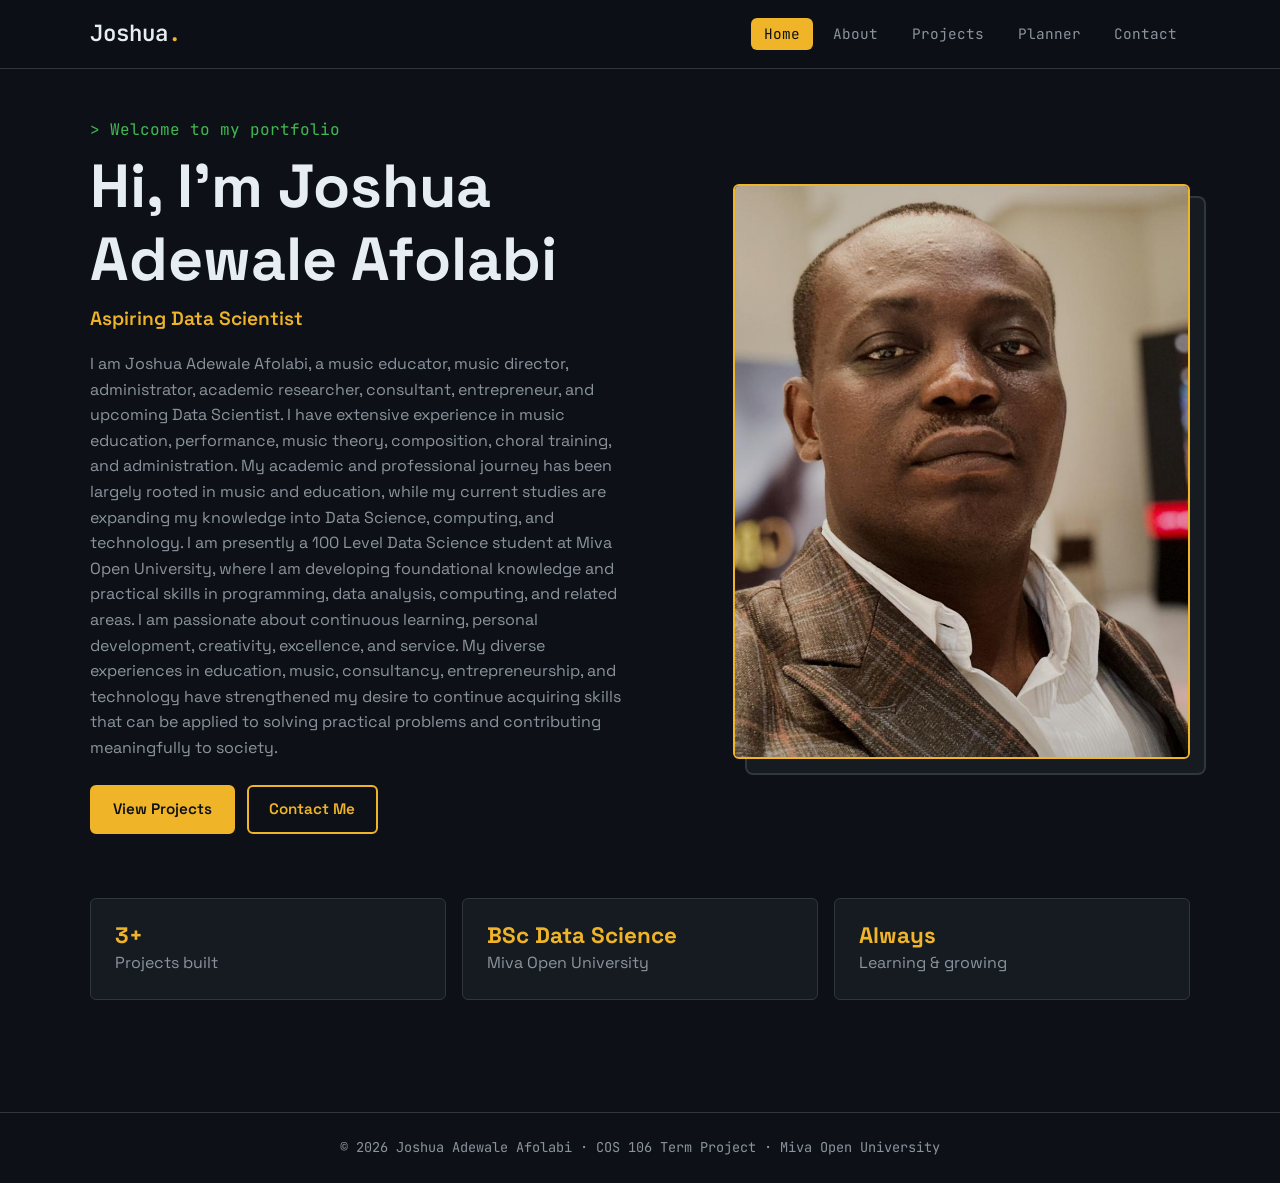
==== index.html @ 6f08540a "initial update on my miva portfolio project" ====
<!DOCTYPE html>
<html lang="en">
<head>
  <meta charset="UTF-8">
  <meta name="viewport" content="width=device-width, initial-scale=1.0">
  <title>Home | Joshua Adewale Afolabi</title>
  <meta name="description" content="Afolabi Joshua - student portfolio and academic planner.">
  <link rel="preconnect" href="https://fonts.googleapis.com">
  <link href="https://fonts.googleapis.com/css2?family=Space+Grotesk:wght@400;600;700&family=JetBrains+Mono:wght@400;600&display=swap" rel="stylesheet">
  <link rel="stylesheet" href="css/style.css">
</head>
<body>
  <header class="site-header">
    <nav class="navbar">
      <a href="index.html" class="logo">Joshua<span>.</span></a>
      <button class="nav-toggle" id="navToggle" aria-label="Toggle menu">&#9776;</button>
      <ul class="nav-links" id="navLinks"><li><a href="index.html" class="active">Home</a></li><li><a href="about.html">About</a></li><li><a href="projects.html">Projects</a></li><li><a href="planner.html">Planner</a></li><li><a href="contact.html">Contact</a></li></ul>
    </nav>
  </header>
  <main>
    <section class="hero">
      <div class="hero-text">
        <p class="eyebrow">Welcome to my portfolio</p>
        <h1>Hi, I'm Joshua Adewale Afolabi</h1>
        <p class="tagline">Aspiring Data Scientist</p>
        <p class="bio">I am Joshua Adewale Afolabi, a music educator, music director, administrator, academic researcher, consultant, entrepreneur, and upcoming Data Scientist. I have extensive experience in music education, performance, music theory, composition, choral training, and administration.
                        My academic and professional journey has been largely rooted in music and education, while my current studies are expanding my knowledge into Data Science, computing, and technology. I am presently a 100 Level Data Science student at Miva Open University, where I am developing foundational knowledge and practical skills in programming, data analysis, computing, and related areas.
                        I am passionate about continuous learning, personal development, creativity, excellence, and service. My diverse experiences in education, music, consultancy, entrepreneurship, and technology have strengthened my desire to continue acquiring skills that can be applied to solving practical problems and contributing meaningfully to society.
        </p>
        
        <div class="btn-row"><a href="projects.html" class="btn">View Projects</a><a href="contact.html" class="btn btn-outline">Contact Me</a></div>
      </div>
      <figure class="hero-photo"><img src="images/headshot.jpeg" alt="Afolabi Joshua Headshot" width="420" height="420"></figure>
    </section>
    <section class="highlights">
      <article class="card"><h3>3+</h3><p>Projects built</p></article>
      <article class="card"><h3>BSc Data Science</h3><p>Miva Open University</p></article>
      <article class="card"><h3>Always</h3><p>Learning &amp; growing</p></article>
    </section>
    <!-- <section class="media-section">
      <h2>A Short Intro</h2>
      <video controls width="640" poster="images/profile.jpg">
        <source src="https://interactive-examples.mdn.mozilla.net/media/cc0-videos/flower.mp4" type="video/mp4">
        Your browser does not support the video tag.
      </video>
    </section> -->
  </main>
  <footer class="site-footer">
    <p>&copy; <span id="year"></span> Joshua Adewale Afolabi &middot; COS 106 Term Project &middot; Miva Open University</p>
  </footer>
  <script src="js/script.js"></script>
</body>
</html>
---- css/style.css ----
:root {
  --bg: #0d1117; --surface: #161b22; --border: #30363d;
  --text: #e6edf3; --muted: #8b949e; --accent: #f0b429; --accent-2: #3fb950; --danger: #f85149;
  --radius: 6px;
}
* { box-sizing: border-box; margin: 0; padding: 0; }
body { font-family: "Space Grotesk", sans-serif; background: var(--bg); color: var(--text); line-height: 1.6; min-height: 100vh; display: flex; flex-direction: column; }
main { flex: 1; width: min(1100px, 92%); margin: 0 auto; padding: 3rem 0; }
a { color: var(--accent); }
h1, h2, h3 { line-height: 1.2; }
h2 { font-size: 1.5rem; margin-bottom: 1rem; }
h2::before { content: "// "; color: var(--accent-2); font-family: "JetBrains Mono", monospace; }

/* Navigation */
.site-header { position: sticky; top: 0; z-index: 10; background: rgba(13,17,23,.9); backdrop-filter: blur(8px); border-bottom: 1px solid var(--border); }
.navbar { width: min(1100px, 92%); margin: 0 auto; display: flex; align-items: center; justify-content: space-between; padding: 1rem 0; }
.logo { font-family: "JetBrains Mono", monospace; font-size: 1.4rem; font-weight: 600; color: var(--text); text-decoration: none; }
.logo span { color: var(--accent); }
.nav-links { list-style: none; display: flex; gap: .5rem; }
.nav-links a { font-family: "JetBrains Mono", monospace; font-size: .9rem; color: var(--muted); text-decoration: none; padding: .4rem .8rem; border-radius: var(--radius); transition: color .2s, background .2s; }
.nav-links a:hover, .nav-links a.active { color: var(--bg); background: var(--accent); }
.nav-toggle { display: none; background: none; border: 1px solid var(--border); color: var(--text); font-size: 1.3rem; padding: .2rem .6rem; border-radius: var(--radius); cursor: pointer; }

/* Buttons */
.btn-row { display: flex; gap: .75rem; flex-wrap: wrap; margin-top: 1.5rem; }
.btn { display: inline-block; background: var(--accent); color: var(--bg); border: 2px solid var(--accent); padding: .65rem 1.3rem; border-radius: var(--radius); font-weight: 600; font-family: inherit; font-size: .95rem; text-decoration: none; cursor: pointer; transition: transform .2s, box-shadow .2s; }
.btn:hover { transform: translateY(-2px); box-shadow: 0 6px 20px rgba(240,180,41,.3); }
.btn-outline { background: transparent; color: var(--accent); }

/* Hero */
.hero { display: grid; grid-template-columns: 1.3fr 1fr; gap: 3rem; align-items: center; min-height: 60vh; animation: fadeUp .8s ease both; }
.eyebrow { font-family: "JetBrains Mono", monospace; color: var(--accent-2); }
.eyebrow::before { content: "> "; }
.hero h1 { font-size: clamp(2.2rem, 5vw, 3.8rem); margin: .5rem 0; }
.tagline { color: var(--accent); font-size: 1.2rem; font-weight: 600; }
.bio { color: var(--muted); margin-top: 1rem; max-width: 55ch; }
.hero-photo img { width: 100%; height: auto; border-radius: var(--radius); border: 2px solid var(--accent); box-shadow: 14px 14px 0 var(--surface), 14px 14px 0 2px var(--border); }

.highlights { display: grid; grid-template-columns: repeat(auto-fit, minmax(220px, 1fr)); gap: 1rem; margin: 4rem 0; }
.card { background: var(--surface); border: 1px solid var(--border); padding: 1.5rem; border-radius: var(--radius); transition: border-color .3s, transform .3s; }
.card:hover { border-color: var(--accent); transform: translateY(-4px); }
.card h3 { color: var(--accent); font-size: 1.4rem; }
.card p { color: var(--muted); }
.media-section video { width: 100%; max-width: 720px; border-radius: var(--radius); border: 1px solid var(--border); }
.media-section audio { width: 100%; max-width: 480px; }

/* Inner pages */
.page-head { margin-bottom: 2.5rem; animation: fadeUp .6s ease both; }
.page-head h1 { font-size: clamp(2rem, 4vw, 3rem); }
.page-head h1::after { content: "_"; color: var(--accent); animation: blink 1s steps(1) infinite; }
.page-head p { color: var(--muted); }
.block { background: var(--surface); border: 1px solid var(--border); border-radius: var(--radius); padding: 1.75rem; margin-bottom: 1.5rem; }
.edu-table { width: 100%; border-collapse: collapse; }
.edu-table th, .edu-table td { text-align: left; padding: .75rem; border-bottom: 1px solid var(--border); }
.edu-table th { color: var(--accent); font-family: "JetBrains Mono", monospace; font-size: .85rem; }
.skills { list-style: none; display: grid; gap: .9rem; }
.skills li { display: grid; grid-template-columns: 130px 1fr; align-items: center; gap: 1rem; }
.bar { background: var(--bg); height: 10px; border-radius: 99px; overflow: hidden; }
.bar i { display: block; height: 100%; background: linear-gradient(90deg, var(--accent-2), var(--accent)); animation: grow 1.4s ease both; }
.hobbies { list-style: none; display: flex; flex-wrap: wrap; gap: .6rem; }
.hobbies li { border: 1px solid var(--accent-2); color: var(--accent-2); padding: .35rem .9rem; border-radius: 99px; font-size: .9rem; }

/* Projects */
.projects-grid { display: grid; grid-template-columns: repeat(auto-fit, minmax(300px, 1fr)); gap: 1.5rem; }
.project-card { background: var(--surface); border: 1px solid var(--border); border-radius: var(--radius); overflow: hidden; display: flex; flex-direction: column; transition: transform .3s, border-color .3s; }
.project-card:hover { transform: translateY(-6px); border-color: var(--accent); }
.project-card img { width: 100%; height: 200px; object-fit: cover; filter: grayscale(.4); transition: filter .3s; }
.project-card:hover img { filter: none; }
.project-body { padding: 1.25rem; }
.project-body h2 { font-size: 1.2rem; }
.project-body h2::before { content: ""; }
.project-body p { color: var(--muted); }
.stack { font-family: "JetBrains Mono", monospace; font-size: .8rem; color: var(--accent-2) !important; margin-top: .5rem; }

/* Planner */
.planner { background: var(--surface); border: 1px solid var(--border); border-radius: var(--radius); padding: 1.75rem; }
.task-form { display: flex; gap: .75rem; flex-wrap: wrap; }
input, textarea { background: var(--bg); color: var(--text); border: 1px solid var(--border); border-radius: var(--radius); padding: .7rem .9rem; font: inherit; transition: border-color .2s; }
input:focus, textarea:focus { outline: none; border-color: var(--accent); }
#taskInput { flex: 1; min-width: 200px; }
input[type="date"] { color-scheme: dark; }
.task-error, .error { color: var(--danger); font-size: .85rem; min-height: 1.2em; display: block; }
.task-stats { display: flex; justify-content: space-between; align-items: center; flex-wrap: wrap; gap: .5rem; margin: 1rem 0; color: var(--muted); font-family: "JetBrains Mono", monospace; font-size: .85rem; }
.filters button { background: none; border: 1px solid var(--border); color: var(--muted); padding: .3rem .7rem; border-radius: var(--radius); cursor: pointer; font: inherit; }
.filters button.active { border-color: var(--accent); color: var(--accent); }
.task-list { list-style: none; display: grid; gap: .5rem; }
.task-item { display: flex; align-items: center; gap: .8rem; background: var(--bg); border: 1px solid var(--border); border-left: 3px solid var(--accent); padding: .75rem 1rem; border-radius: var(--radius); animation: fadeUp .3s ease both; }
.task-item input { accent-color: var(--accent-2); width: 18px; height: 18px; }
.task-text { flex: 1; }
.task-item.done { border-left-color: var(--accent-2); opacity: .6; }
.task-item.done .task-text { text-decoration: line-through; }
.task-date { color: var(--muted); font-family: "JetBrains Mono", monospace; }
.delete-btn { background: none; border: 1px solid var(--danger); color: var(--danger); padding: .25rem .7rem; border-radius: var(--radius); cursor: pointer; transition: background .2s, color .2s; }
.delete-btn:hover { background: var(--danger); color: var(--bg); }
.empty { color: var(--muted); text-align: center; padding: 1.5rem; }

/* Contact */
.contact-wrap { display: grid; grid-template-columns: 1fr 2fr; gap: 2rem; }
.contact-info, .contact-form { background: var(--surface); border: 1px solid var(--border); border-radius: var(--radius); padding: 1.75rem; }
.contact-info ul { list-style: none; display: grid; gap: .75rem; color: var(--muted); }
.field { display: flex; flex-direction: column; gap: .3rem; margin-bottom: .8rem; }
.field label { font-family: "JetBrains Mono", monospace; font-size: .85rem; color: var(--accent); }
.invalid { border-color: var(--danger) !important; }
.success { color: var(--accent-2); margin-top: 1rem; }

.site-footer { border-top: 1px solid var(--border); text-align: center; padding: 1.5rem; color: var(--muted); font-size: .85rem; font-family: "JetBrains Mono", monospace; }

@keyframes fadeUp { from { opacity: 0; transform: translateY(20px); } to { opacity: 1; transform: none; } }
@keyframes grow { from { width: 0; } }
@keyframes blink { 50% { opacity: 0; } }

/* Responsive */
@media (max-width: 800px) {
  .nav-toggle { display: block; }
  .nav-links { display: none; position: absolute; top: 100%; left: 0; right: 0; flex-direction: column; background: var(--surface); padding: 1rem 4%; border-bottom: 1px solid var(--border); }
  .nav-links.open { display: flex; }
  .hero, .contact-wrap { grid-template-columns: 1fr; }
  .hero-photo { order: -1; max-width: 300px; }
  .skills li { grid-template-columns: 1fr; gap: .3rem; }
  .task-item { flex-wrap: wrap; }
}
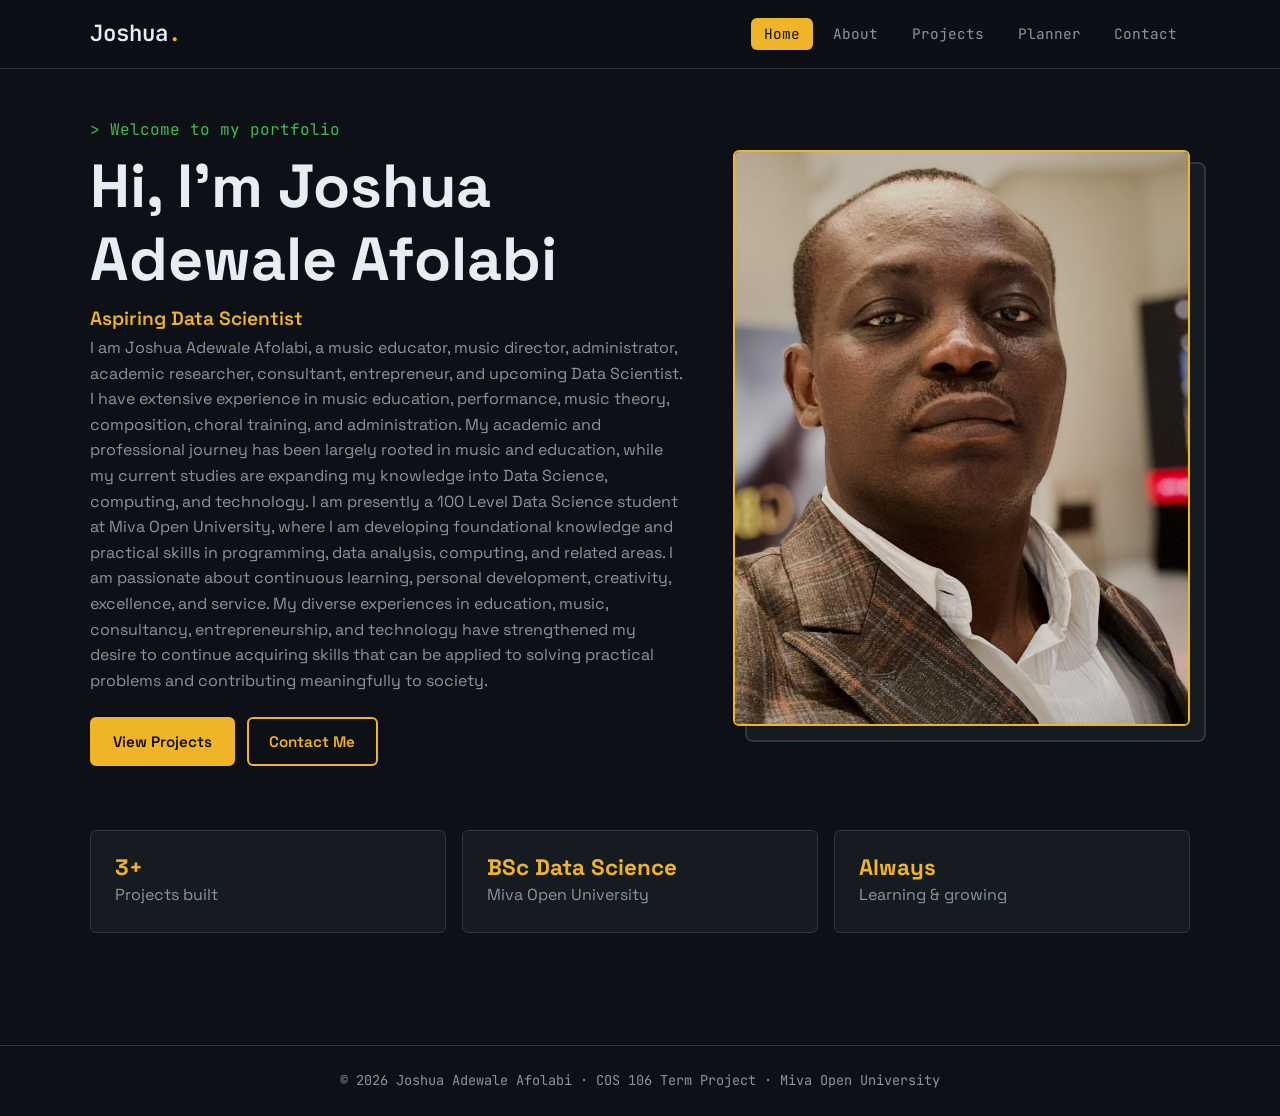
==== commit d0246f9f: "fix: test" ====
--- a/index.html
+++ b/index.html
@@ -1,6 +1,6 @@
 <!DOCTYPE html>
 <html lang="en">
-<head>
+<header>
   <meta charset="UTF-8">
   <meta name="viewport" content="width=device-width, initial-scale=1.0">
   <title>Home | Joshua Adewale Afolabi</title>
@@ -8,7 +8,7 @@
   <link rel="preconnect" href="https://fonts.googleapis.com">
   <link href="https://fonts.googleapis.com/css2?family=Space+Grotesk:wght@400;600;700&family=JetBrains+Mono:wght@400;600&display=swap" rel="stylesheet">
   <link rel="stylesheet" href="css/style.css">
-</head>
+</header>
 <body>
   <header class="site-header">
     <nav class="navbar">
@@ -23,10 +23,10 @@
         <p class="eyebrow">Welcome to my portfolio</p>
         <h1>Hi, I'm Joshua Adewale Afolabi</h1>
         <p class="tagline">Aspiring Data Scientist</p>
-        <p class="bio">I am Joshua Adewale Afolabi, a music educator, music director, administrator, academic researcher, consultant, entrepreneur, and upcoming Data Scientist. I have extensive experience in music education, performance, music theory, composition, choral training, and administration.
+        <c class="bio">I am Joshua Adewale Afolabi, a music educator, music director, administrator, academic researcher, consultant, entrepreneur, and upcoming Data Scientist. I have extensive experience in music education, performance, music theory, composition, choral training, and administration.
                         My academic and professional journey has been largely rooted in music and education, while my current studies are expanding my knowledge into Data Science, computing, and technology. I am presently a 100 Level Data Science student at Miva Open University, where I am developing foundational knowledge and practical skills in programming, data analysis, computing, and related areas.
                         I am passionate about continuous learning, personal development, creativity, excellence, and service. My diverse experiences in education, music, consultancy, entrepreneurship, and technology have strengthened my desire to continue acquiring skills that can be applied to solving practical problems and contributing meaningfully to society.
-        </p>
+        </c>
         
         <div class="btn-row"><a href="projects.html" class="btn">View Projects</a><a href="contact.html" class="btn btn-outline">Contact Me</a></div>
       </div>
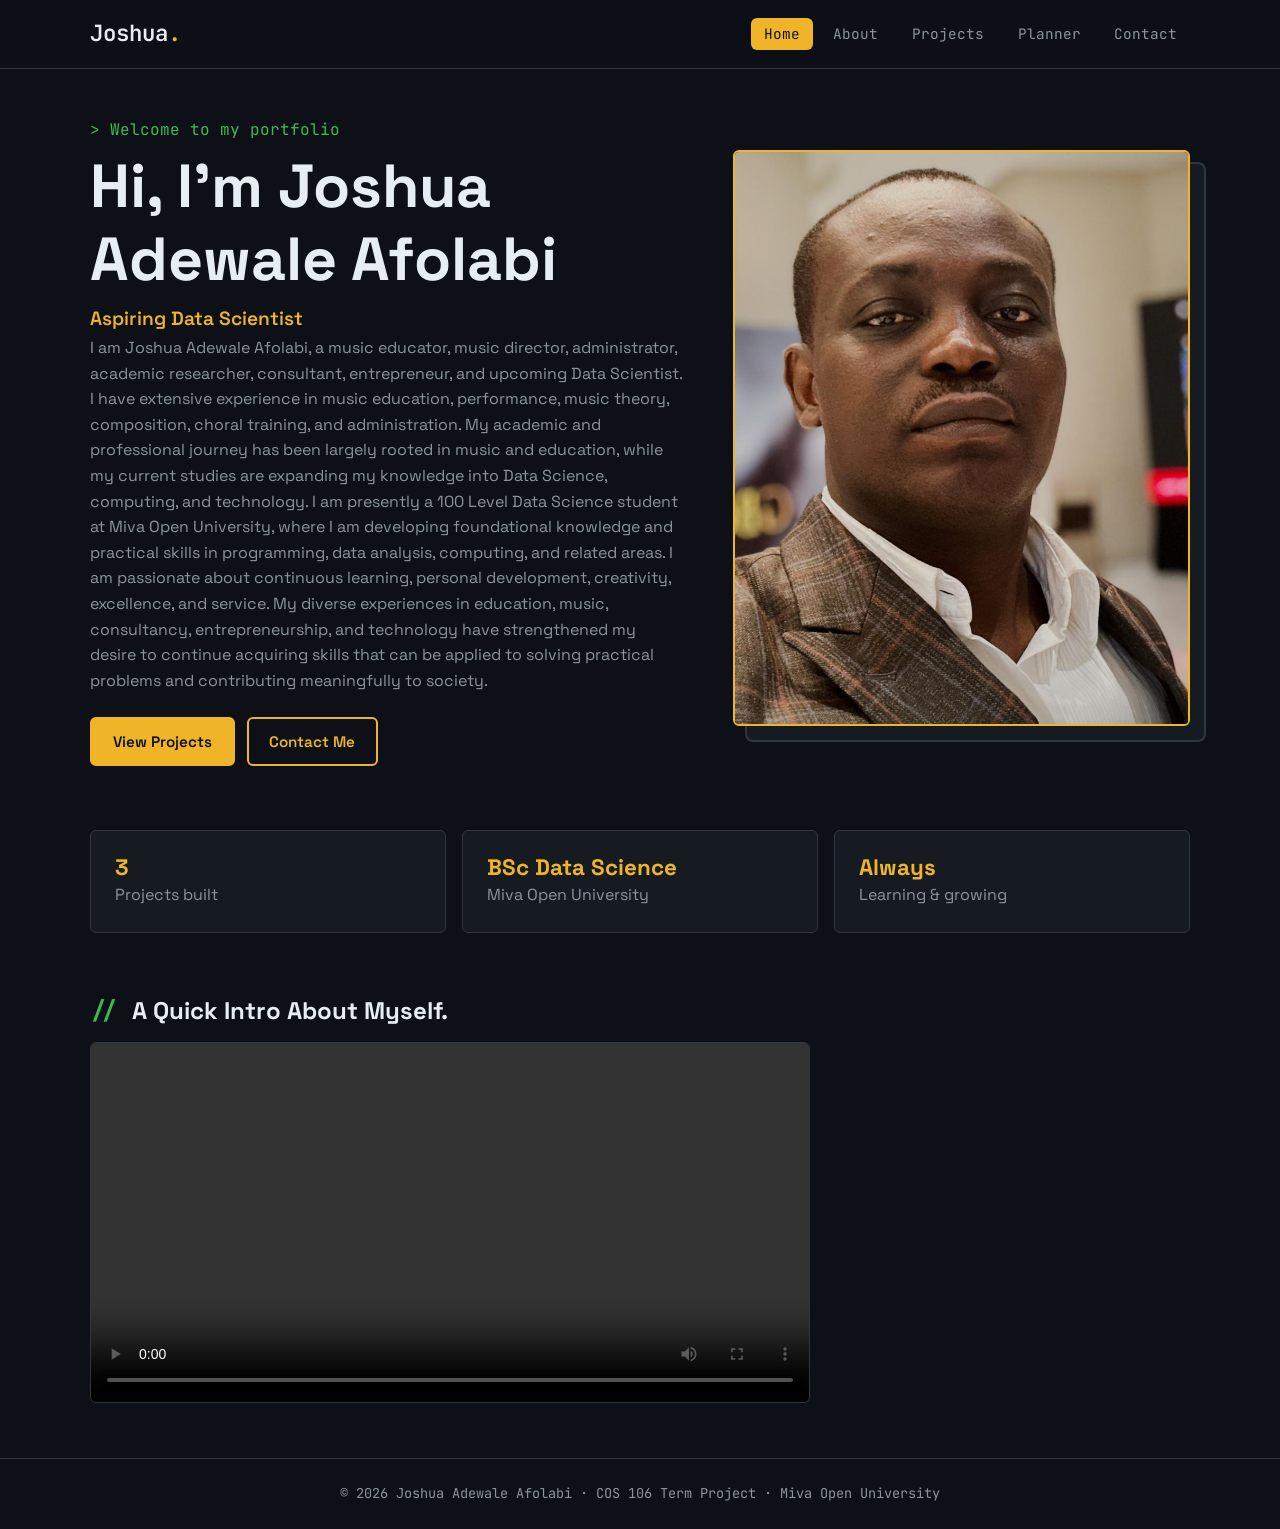
==== commit a92c2a37: "added my introductory video which i uploaded to cloudinary" ====
--- a/index.html
+++ b/index.html
@@ -33,17 +33,23 @@
       <figure class="hero-photo"><img src="images/headshot.jpeg" alt="Afolabi Joshua Headshot" width="420" height="420"></figure>
     </section>
     <section class="highlights">
-      <article class="card"><h3>3+</h3><p>Projects built</p></article>
+      <article class="card"><h3>3</h3><p>Projects built</p></article>
       <article class="card"><h3>BSc Data Science</h3><p>Miva Open University</p></article>
       <article class="card"><h3>Always</h3><p>Learning &amp; growing</p></article>
     </section>
-    <!-- <section class="media-section">
-      <h2>A Short Intro</h2>
-      <video controls width="640" poster="images/profile.jpg">
-        <source src="https://interactive-examples.mdn.mozilla.net/media/cc0-videos/flower.mp4" type="video/mp4">
-        Your browser does not support the video tag.
+
+    <section class="media-section">
+      <h2>A Quick Intro About Myself.</h2>
+
+      <video controls preload="metadata">
+        <source
+          src="https://res.cloudinary.com/odvnunlm/video/upload/v1794686611/WhatsApp_Video_2026-11-13_at_6.02.23_PM.mp4"
+          type="video/mp4"
+        />
+        Your browser does not support video playback.
       </video>
-    </section> -->
+    </section>
+
   </main>
   <footer class="site-footer">
     <p>&copy; <span id="year"></span> Joshua Adewale Afolabi &middot; COS 106 Term Project &middot; Miva Open University</p>
